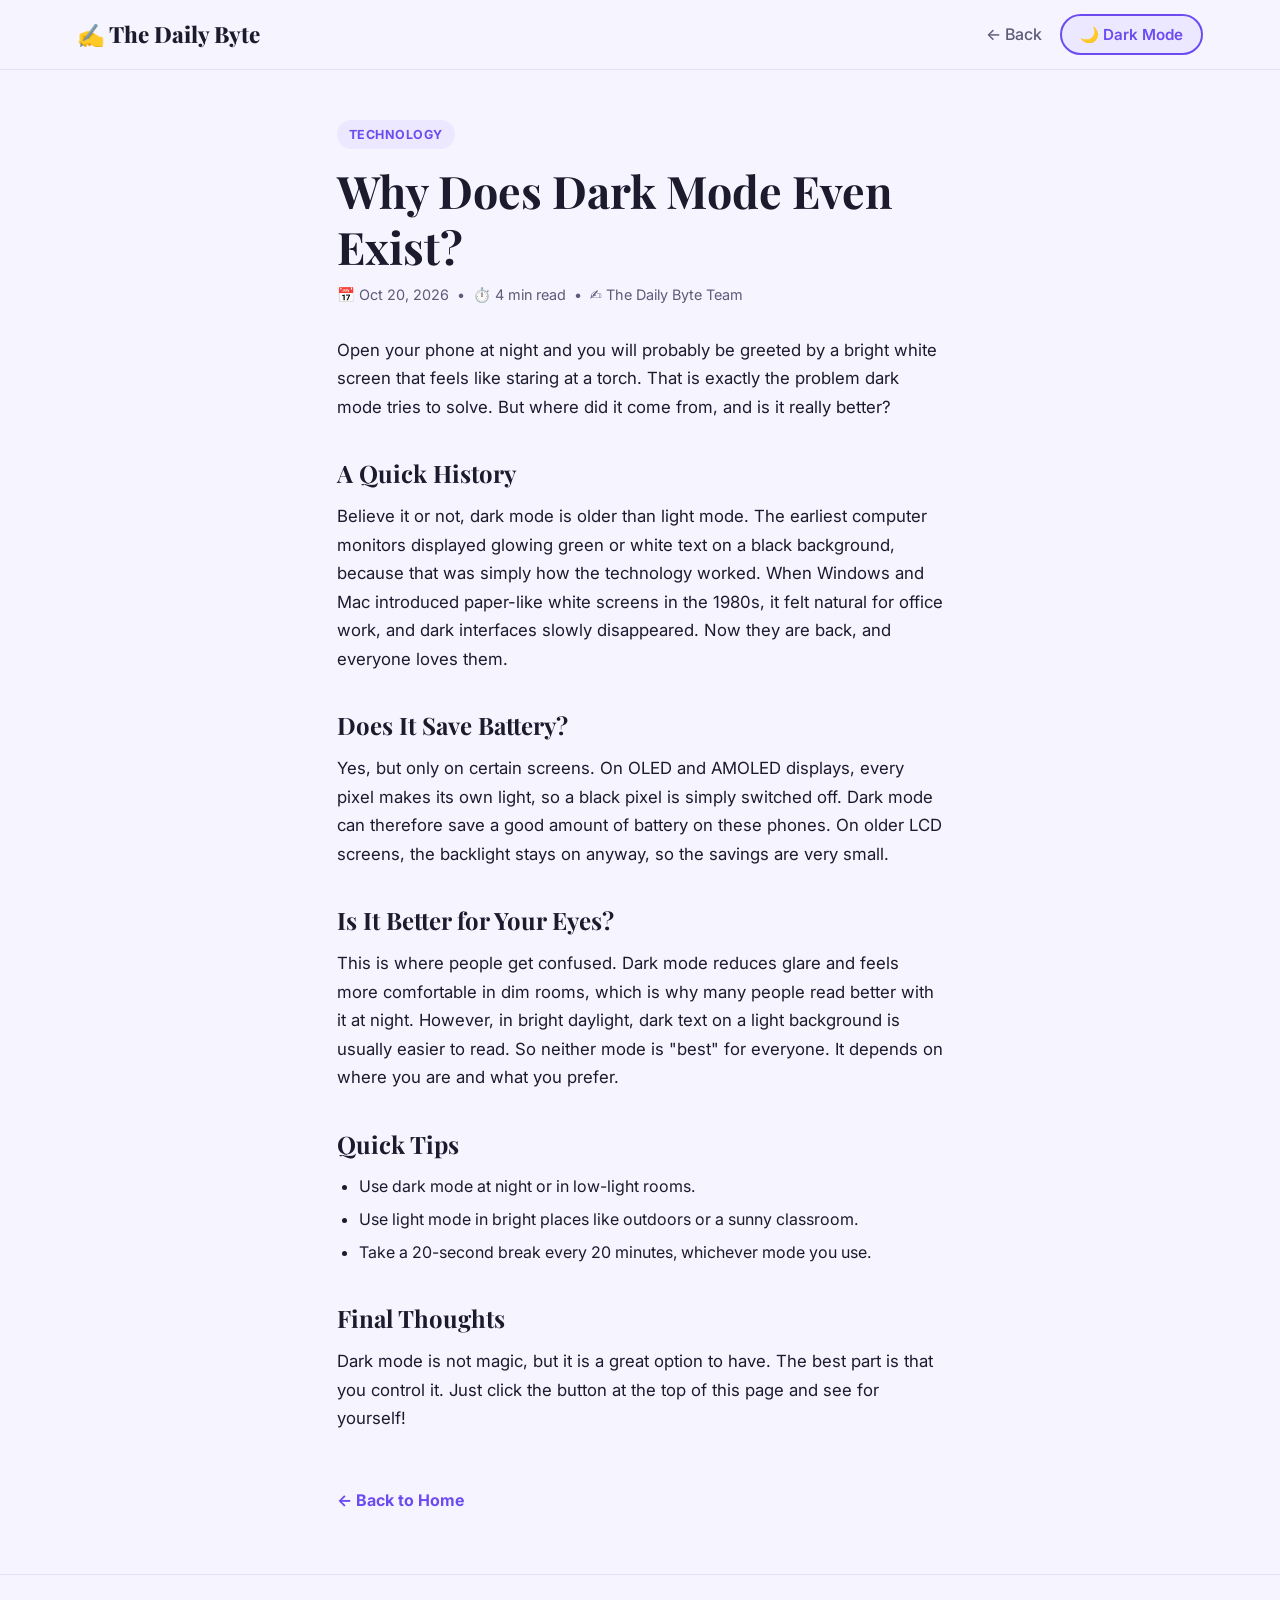
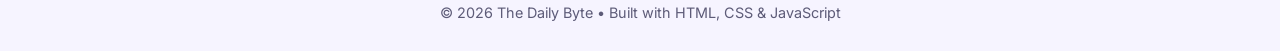
==== article.html @ 9dbf204d "project" ====
<!DOCTYPE html>
<html lang="en">
<head>
  <meta charset="UTF-8">
  <meta name="viewport" content="width=device-width, initial-scale=1.0">
  <title>Light/Dark Mode Blog | Article</title>
  <link rel="preconnect" href="https://fonts.googleapis.com">
  <link rel="preconnect" href="https://fonts.gstatic.com" crossorigin>
  <link href="https://fonts.googleapis.com/css2?family=Inter:wght@400;500;700&family=Playfair+Display:wght@700;800&display=swap" rel="stylesheet">
  <link rel="stylesheet" href="style.css">
  <script>
    try {
      if (localStorage.getItem('theme') === 'dark') {
        document.documentElement.classList.add('dark');
      }
    } catch (e) {}
  </script>
</head>
<body>

  <header class="navbar">
    <a href="index.html" class="logo">✍️ The Daily Byte</a>
    <nav>
      <a href="index.html" class="nav-link">← Back</a>
      <button id="theme-btn" class="theme-btn" aria-label="Toggle dark mode">🌙 Dark Mode</button>
    </nav>
  </header>

  <main class="container article-wrap">

    <!-- ========== POST 1 ========== -->
    <article id="post1" class="article" hidden>
      <span class="tag">Technology</span>
      <h1>Why Does Dark Mode Even Exist?</h1>
      <p class="meta">📅 Oct 20, 2026 &nbsp;•&nbsp; ⏱️ 4 min read &nbsp;•&nbsp; ✍️ The Daily Byte Team</p>

      <p>
        Open your phone at night and you will probably be greeted by a bright white screen
        that feels like staring at a torch. That is exactly the problem dark mode tries to solve.
        But where did it come from, and is it really better?
      </p>

      <h2>A Quick History</h2>
      <p>
        Believe it or not, dark mode is older than light mode. The earliest computer monitors
        displayed glowing green or white text on a black background, because that was simply how
        the technology worked. When Windows and Mac introduced paper-like white screens in the
        1980s, it felt natural for office work, and dark interfaces slowly disappeared. Now they
        are back, and everyone loves them.
      </p>

      <h2>Does It Save Battery?</h2>
      <p>
        Yes, but only on certain screens. On OLED and AMOLED displays, every pixel makes its own
        light, so a black pixel is simply switched off. Dark mode can therefore save a good amount
        of battery on these phones. On older LCD screens, the backlight stays on anyway, so the
        savings are very small.
      </p>

      <h2>Is It Better for Your Eyes?</h2>
      <p>
        This is where people get confused. Dark mode reduces glare and feels more comfortable in
        dim rooms, which is why many people read better with it at night. However, in bright
        daylight, dark text on a light background is usually easier to read. So neither mode is
        "best" for everyone. It depends on where you are and what you prefer.
      </p>

      <h2>Quick Tips</h2>
      <ul>
        <li>Use dark mode at night or in low-light rooms.</li>
        <li>Use light mode in bright places like outdoors or a sunny classroom.</li>
        <li>Take a 20-second break every 20 minutes, whichever mode you use.</li>
      </ul>

      <h2>Final Thoughts</h2>
      <p>
        Dark mode is not magic, but it is a great option to have. The best part is that you
        control it. Just click the button at the top of this page and see for yourself!
      </p>
    </article>

    <!-- ========== POST 2 ========== -->
    <article id="post2" class="article" hidden>
      <span class="tag">Student Life</span>
      <h1>5 Study Habits That Actually Work</h1>
      <p class="meta">📅 Oct 22, 2026 &nbsp;•&nbsp; ⏱️ 5 min read &nbsp;•&nbsp; ✍️ The Daily Byte Team</p>

      <p>
        We have all pulled the late-night "read everything again" session before exams, only to
        forget half of it the next morning. The good news is that learning has a few simple rules.
        Follow these five habits and you will study smarter, not longer.
      </p>

      <h2>1. Test Yourself, Don't Just Re-read</h2>
      <p>
        Re-reading feels productive, but your brain is just recognizing the words. Close the book
        and try to write or say what you remember. This is called active recall, and it is one of
        the strongest ways to build memory.
      </p>

      <h2>2. Space It Out</h2>
      <p>
        Studying one topic for 5 hours in one day is far less effective than studying it for
        1 hour a day across 5 days. Spaced repetition gives your brain time to store information
        in long-term memory.
      </p>

      <h2>3. Teach It to Someone (or Something)</h2>
      <p>
        Try explaining a concept to a friend, or even to your wall. If you get stuck, you have
        just found the part you do not understand yet. Simple analogies help a lot here. For
        example, think of RAM as your desk and the hard disk as your cupboard.
      </p>

      <h2>4. Use Short Focus Sessions</h2>
      <p>
        Try the Pomodoro method: study for 25 minutes, then take a 5-minute break. After four
        rounds, take a longer break. Short sprints keep your mind fresh and stop you from
        zoning out.
      </p>

      <h2>5. Sleep Is Part of Studying</h2>
      <p>
        Your brain organizes what you learned while you sleep. Skipping sleep to study more
        usually backfires. Aim for a regular sleep schedule, especially in the days before exams.
      </p>

      <h2>Final Thoughts</h2>
      <p>
        You do not need to do everything at once. Pick one habit this week, try it, and see how
        it feels. Small changes add up fast. All the best for your exams!
      </p>
    </article>

    <a href="index.html" class="read-more back-bottom">← Back to Home</a>
  </main>

  <footer class="footer">
    <p>© 2026 The Daily Byte • Built with HTML, CSS &amp; JavaScript</p>
  </footer>

  <script src="script.js"></script>
</body>
</html>
---- style.css ----
/* ========== THEME COLORS (CSS variables) ========== */
:root {
  --bg: #f6f4ff;
  --text: #1c1b2e;
  --muted: #5d5b78;
  --card: #ffffff;
  --border: #e3dff7;
  --accent: #6c4cf1;
  --accent-soft: #ece8ff;
  --shadow: 0 8px 24px rgba(108, 76, 241, 0.12);
}

/* Dark mode: black background, white text */
html.dark {
  --bg: #000000;
  --text: #ffffff;
  --muted: #b8b8cc;
  --card: #0e0e14;
  --border: #2a2a3a;
  --accent: #a78bfa;
  --accent-soft: #1d1733;
  --shadow: 0 8px 24px rgba(167, 139, 250, 0.15);
}

/* ========== BASE ========== */
* { box-sizing: border-box; margin: 0; padding: 0; }

body {
  font-family: 'Inter', system-ui, -apple-system, 'Segoe UI', sans-serif;
  background: var(--bg);
  color: var(--text);
  line-height: 1.7;
  transition: background 0.4s ease, color 0.4s ease;
}

[hidden] { display: none !important; }

a { color: inherit; text-decoration: none; }

/* ========== NAVBAR ========== */
.navbar {
  position: sticky;
  top: 0;
  z-index: 10;
  display: flex;
  justify-content: space-between;
  align-items: center;
  padding: 14px 6%;
  background: var(--bg);
  border-bottom: 1px solid var(--border);
  transition: background 0.4s ease, border-color 0.4s ease;
}

.logo {
  font-family: 'Playfair Display', Georgia, serif;
  font-size: 1.4rem;
  font-weight: 800;
}

.navbar nav { display: flex; align-items: center; gap: 18px; }

.nav-link {
  font-weight: 500;
  color: var(--muted);
  transition: color 0.2s;
}
.nav-link:hover { color: var(--accent); }

/* ========== DARK MODE BUTTON ========== */
.theme-btn {
  font-family: inherit;
  font-size: 0.95rem;
  font-weight: 600;
  padding: 9px 18px;
  border-radius: 999px;
  border: 2px solid var(--accent);
  background: var(--accent-soft);
  color: var(--accent);
  cursor: pointer;
  transition: all 0.25s ease;
}
.theme-btn:hover {
  background: var(--accent);
  color: #fff;
  transform: translateY(-2px);
}

/* ========== HERO ========== */
.hero {
  text-align: center;
  padding: 80px 6% 60px;
}
.hero h1 {
  font-family: 'Playfair Display', Georgia, serif;
  font-size: clamp(2rem, 5vw, 3.4rem);
  line-height: 1.2;
  margin-bottom: 14px;
}
.hero p {
  color: var(--muted);
  font-size: 1.1rem;
  max-width: 520px;
  margin: 0 auto;
}

/* ========== LAYOUT ========== */
.container {
  max-width: 1000px;
  margin: 0 auto;
  padding: 0 6% 60px;
}
.section-title {
  font-family: 'Playfair Display', Georgia, serif;
  font-size: 1.8rem;
  margin-bottom: 24px;
}

.grid {
  display: grid;
  grid-template-columns: repeat(auto-fit, minmax(280px, 1fr));
  gap: 26px;
}

/* ========== CARDS ========== */
.card {
  background: var(--card);
  border: 1px solid var(--border);
  border-radius: 18px;
  padding: 28px;
  box-shadow: var(--shadow);
  transition: transform 0.25s ease, background 0.4s ease, border-color 0.4s ease;
}
.card:hover { transform: translateY(-6px); }
.card h3 {
  font-family: 'Playfair Display', Georgia, serif;
  font-size: 1.45rem;
  line-height: 1.3;
  margin: 12px 0 6px;
}
.card p { color: var(--muted); }
.card .meta { font-size: 0.85rem; margin-bottom: 12px; }

.tag {
  display: inline-block;
  font-size: 0.78rem;
  font-weight: 700;
  letter-spacing: 0.5px;
  text-transform: uppercase;
  padding: 4px 12px;
  border-radius: 999px;
  background: var(--accent-soft);
  color: var(--accent);
}

.read-more {
  display: inline-block;
  margin-top: 16px;
  font-weight: 700;
  color: var(--accent);
  transition: transform 0.2s;
}
.read-more:hover { transform: translateX(5px); }

/* ========== ARTICLE PAGE ========== */
.article-wrap { max-width: 760px; padding-top: 50px; }

.article h1 {
  font-family: 'Playfair Display', Georgia, serif;
  font-size: clamp(2rem, 5vw, 2.8rem);
  line-height: 1.25;
  margin: 14px 0 8px;
}
.article .meta { color: var(--muted); font-size: 0.9rem; margin-bottom: 28px; }
.article h2 {
  font-family: 'Playfair Display', Georgia, serif;
  font-size: 1.5rem;
  margin: 32px 0 8px;
}
.article p { margin-bottom: 14px; font-size: 1.05rem; }
.article ul { margin: 0 0 14px 22px; }
.article li { margin-bottom: 6px; }

.back-bottom { margin-top: 40px; }

/* ========== FOOTER ========== */
.footer {
  text-align: center;
  padding: 26px 6%;
  color: var(--muted);
  font-size: 0.9rem;
  border-top: 1px solid var(--border);
}

/* ========== MOBILE ========== */
@media (max-width: 520px) {
  .navbar { flex-direction: column; gap: 10px; }
  .hero { padding: 50px 6% 40px; }
}
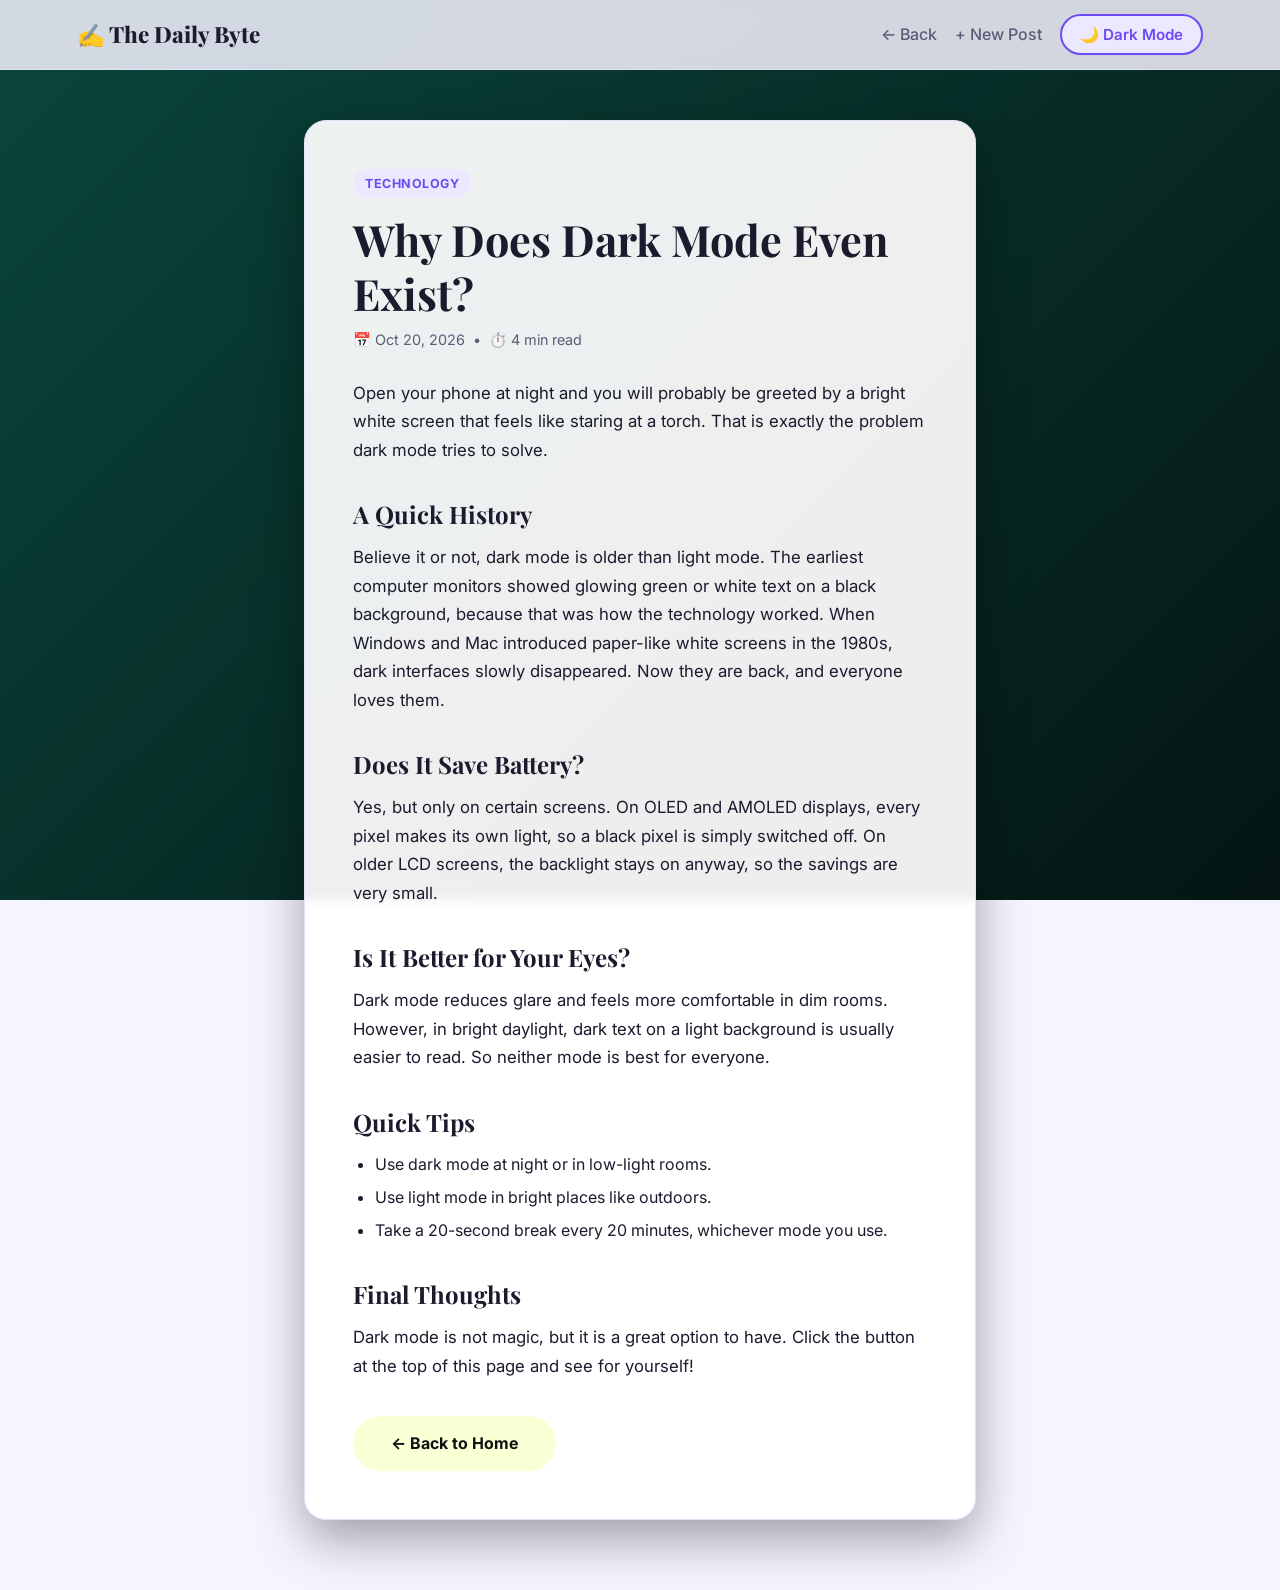
==== commit 311c3aba: "Add new post page, image backgrounds and dark mode" ====
--- a/article.html
+++ b/article.html
@@ -3,10 +3,10 @@
 <head>
   <meta charset="UTF-8">
   <meta name="viewport" content="width=device-width, initial-scale=1.0">
-  <title>Light/Dark Mode Blog | Article</title>
+  <title>The Daily Byte | Article</title>
   <link rel="preconnect" href="https://fonts.googleapis.com">
   <link rel="preconnect" href="https://fonts.gstatic.com" crossorigin>
-  <link href="https://fonts.googleapis.com/css2?family=Inter:wght@400;500;700&family=Playfair+Display:wght@700;800&display=swap" rel="stylesheet">
+  <link href="https://fonts.googleapis.com/css2?family=Inter:wght@400;500;700&family=Playfair+Display:wght@600;700;800&display=swap" rel="stylesheet">
   <link rel="stylesheet" href="style.css">
   <script>
     try {
@@ -18,126 +18,20 @@
 </head>
 <body>
 
+  <div id="bg-layer"></div>
+
   <header class="navbar">
     <a href="index.html" class="logo">✍️ The Daily Byte</a>
     <nav>
       <a href="index.html" class="nav-link">← Back</a>
+      <a href="new.html" class="nav-link">+ New Post</a>
       <button id="theme-btn" class="theme-btn" aria-label="Toggle dark mode">🌙 Dark Mode</button>
     </nav>
   </header>
 
-  <main class="container article-wrap">
-
-    <!-- ========== POST 1 ========== -->
-    <article id="post1" class="article" hidden>
-      <span class="tag">Technology</span>
-      <h1>Why Does Dark Mode Even Exist?</h1>
-      <p class="meta">📅 Oct 20, 2026 &nbsp;•&nbsp; ⏱️ 4 min read &nbsp;•&nbsp; ✍️ The Daily Byte Team</p>
-
-      <p>
-        Open your phone at night and you will probably be greeted by a bright white screen
-        that feels like staring at a torch. That is exactly the problem dark mode tries to solve.
-        But where did it come from, and is it really better?
-      </p>
-
-      <h2>A Quick History</h2>
-      <p>
-        Believe it or not, dark mode is older than light mode. The earliest computer monitors
-        displayed glowing green or white text on a black background, because that was simply how
-        the technology worked. When Windows and Mac introduced paper-like white screens in the
-        1980s, it felt natural for office work, and dark interfaces slowly disappeared. Now they
-        are back, and everyone loves them.
-      </p>
-
-      <h2>Does It Save Battery?</h2>
-      <p>
-        Yes, but only on certain screens. On OLED and AMOLED displays, every pixel makes its own
-        light, so a black pixel is simply switched off. Dark mode can therefore save a good amount
-        of battery on these phones. On older LCD screens, the backlight stays on anyway, so the
-        savings are very small.
-      </p>
-
-      <h2>Is It Better for Your Eyes?</h2>
-      <p>
-        This is where people get confused. Dark mode reduces glare and feels more comfortable in
-        dim rooms, which is why many people read better with it at night. However, in bright
-        daylight, dark text on a light background is usually easier to read. So neither mode is
-        "best" for everyone. It depends on where you are and what you prefer.
-      </p>
-
-      <h2>Quick Tips</h2>
-      <ul>
-        <li>Use dark mode at night or in low-light rooms.</li>
-        <li>Use light mode in bright places like outdoors or a sunny classroom.</li>
-        <li>Take a 20-second break every 20 minutes, whichever mode you use.</li>
-      </ul>
-
-      <h2>Final Thoughts</h2>
-      <p>
-        Dark mode is not magic, but it is a great option to have. The best part is that you
-        control it. Just click the button at the top of this page and see for yourself!
-      </p>
-    </article>
-
-    <!-- ========== POST 2 ========== -->
-    <article id="post2" class="article" hidden>
-      <span class="tag">Student Life</span>
-      <h1>5 Study Habits That Actually Work</h1>
-      <p class="meta">📅 Oct 22, 2026 &nbsp;•&nbsp; ⏱️ 5 min read &nbsp;•&nbsp; ✍️ The Daily Byte Team</p>
-
-      <p>
-        We have all pulled the late-night "read everything again" session before exams, only to
-        forget half of it the next morning. The good news is that learning has a few simple rules.
-        Follow these five habits and you will study smarter, not longer.
-      </p>
-
-      <h2>1. Test Yourself, Don't Just Re-read</h2>
-      <p>
-        Re-reading feels productive, but your brain is just recognizing the words. Close the book
-        and try to write or say what you remember. This is called active recall, and it is one of
-        the strongest ways to build memory.
-      </p>
-
-      <h2>2. Space It Out</h2>
-      <p>
-        Studying one topic for 5 hours in one day is far less effective than studying it for
-        1 hour a day across 5 days. Spaced repetition gives your brain time to store information
-        in long-term memory.
-      </p>
-
-      <h2>3. Teach It to Someone (or Something)</h2>
-      <p>
-        Try explaining a concept to a friend, or even to your wall. If you get stuck, you have
-        just found the part you do not understand yet. Simple analogies help a lot here. For
-        example, think of RAM as your desk and the hard disk as your cupboard.
-      </p>
-
-      <h2>4. Use Short Focus Sessions</h2>
-      <p>
-        Try the Pomodoro method: study for 25 minutes, then take a 5-minute break. After four
-        rounds, take a longer break. Short sprints keep your mind fresh and stop you from
-        zoning out.
-      </p>
-
-      <h2>5. Sleep Is Part of Studying</h2>
-      <p>
-        Your brain organizes what you learned while you sleep. Skipping sleep to study more
-        usually backfires. Aim for a regular sleep schedule, especially in the days before exams.
-      </p>
-
-      <h2>Final Thoughts</h2>
-      <p>
-        You do not need to do everything at once. Pick one habit this week, try it, and see how
-        it feels. Small changes add up fast. All the best for your exams!
-      </p>
-    </article>
-
-    <a href="index.html" class="read-more back-bottom">← Back to Home</a>
+  <main class="post-wrap">
+    <article class="post-box" id="post-box"></article>
   </main>
-
-  <footer class="footer">
-    <p>© 2026 The Daily Byte • Built with HTML, CSS &amp; JavaScript</p>
-  </footer>
 
   <script src="script.js"></script>
 </body>
--- a/style.css
+++ b/style.css
@@ -1,4 +1,4 @@
-/* ========== THEME COLORS (CSS variables) ========== */
+/* ========== THEME COLORS ========== */
 :root {
   --bg: #f6f4ff;
   --text: #1c1b2e;
@@ -7,7 +7,10 @@
   --border: #e3dff7;
   --accent: #6c4cf1;
   --accent-soft: #ece8ff;
-  --shadow: 0 8px 24px rgba(108, 76, 241, 0.12);
+  --nav: rgba(246, 244, 255, 0.85);
+  --box: rgba(255, 255, 255, 0.93);
+  --overlay: rgba(0, 0, 0, 0.35);
+  --shadow: 0 8px 24px rgba(108, 76, 241, 0.15);
 }
 
 /* Dark mode: black background, white text */
@@ -19,7 +22,10 @@
   --border: #2a2a3a;
   --accent: #a78bfa;
   --accent-soft: #1d1733;
-  --shadow: 0 8px 24px rgba(167, 139, 250, 0.15);
+  --nav: rgba(0, 0, 0, 0.85);
+  --box: rgba(0, 0, 0, 0.88);
+  --overlay: rgba(0, 0, 0, 0.75);
+  --shadow: 0 8px 24px rgba(167, 139, 250, 0.18);
 }
 
 /* ========== BASE ========== */
@@ -30,11 +36,11 @@
   background: var(--bg);
   color: var(--text);
   line-height: 1.7;
+  min-height: 100vh;
   transition: background 0.4s ease, color 0.4s ease;
 }
 
 [hidden] { display: none !important; }
-
 a { color: inherit; text-decoration: none; }
 
 /* ========== NAVBAR ========== */
@@ -46,24 +52,18 @@
   justify-content: space-between;
   align-items: center;
   padding: 14px 6%;
-  background: var(--bg);
+  background: var(--nav);
+  backdrop-filter: blur(8px);
   border-bottom: 1px solid var(--border);
   transition: background 0.4s ease, border-color 0.4s ease;
 }
-
 .logo {
   font-family: 'Playfair Display', Georgia, serif;
   font-size: 1.4rem;
   font-weight: 800;
 }
-
-.navbar nav { display: flex; align-items: center; gap: 18px; }
-
-.nav-link {
-  font-weight: 500;
-  color: var(--muted);
-  transition: color 0.2s;
-}
+.navbar nav { display: flex; align-items: center; gap: 18px; flex-wrap: wrap; }
+.nav-link { font-weight: 500; color: var(--muted); transition: color 0.2s; }
 .nav-link:hover { color: var(--accent); }
 
 /* ========== DARK MODE BUTTON ========== */
@@ -79,66 +79,99 @@
   cursor: pointer;
   transition: all 0.25s ease;
 }
-.theme-btn:hover {
-  background: var(--accent);
+.theme-btn:hover { background: var(--accent); color: #fff; transform: translateY(-2px); }
+
+/* ========== PILL BUTTON (like the screenshot) ========== */
+.pill-btn {
+  display: inline-block;
+  font-family: inherit;
+  font-size: 1rem;
+  font-weight: 700;
+  padding: 14px 38px;
+  border-radius: 999px;
+  border: none;
+  background: #fbffd6;
+  color: #111;
+  cursor: pointer;
+  transition: transform 0.2s ease, box-shadow 0.2s ease;
+}
+.pill-btn:hover { transform: translateY(-3px); box-shadow: 0 8px 20px rgba(0, 0, 0, 0.3); }
+
+/* ========== HERO (home banner) ========== */
+.hero {
+  min-height: 78vh;
+  display: flex;
+  flex-direction: column;
+  justify-content: center;
+  align-items: flex-start;
+  gap: 18px;
+  padding: 60px 8%;
   color: #fff;
-  transform: translateY(-2px);
-}
-
-/* ========== HERO ========== */
-.hero {
-  text-align: center;
-  padding: 80px 6% 60px;
+  background:
+    linear-gradient(90deg, rgba(20, 12, 4, 0.7), rgba(20, 12, 4, 0.15)),
+    url('hero.jpg') center / cover no-repeat,
+    linear-gradient(135deg, #7a5320, #2a1a0a);
 }
 .hero h1 {
   font-family: 'Playfair Display', Georgia, serif;
-  font-size: clamp(2rem, 5vw, 3.4rem);
-  line-height: 1.2;
-  margin-bottom: 14px;
-}
-.hero p {
-  color: var(--muted);
-  font-size: 1.1rem;
-  max-width: 520px;
-  margin: 0 auto;
-}
+  font-weight: 600;
+  font-size: clamp(2.4rem, 6vw, 4.4rem);
+  line-height: 1.1;
+  color: #fffbe0;
+}
+.hero p { font-size: 1.1rem; max-width: 460px; opacity: 0.92; }
+.hero .pill-btn { margin-top: 10px; }
 
 /* ========== LAYOUT ========== */
-.container {
-  max-width: 1000px;
-  margin: 0 auto;
-  padding: 0 6% 60px;
-}
+.container { max-width: 1050px; margin: 0 auto; padding: 50px 6% 60px; }
 .section-title {
   font-family: 'Playfair Display', Georgia, serif;
-  font-size: 1.8rem;
+  font-size: 1.9rem;
   margin-bottom: 24px;
 }
-
 .grid {
   display: grid;
-  grid-template-columns: repeat(auto-fit, minmax(280px, 1fr));
+  grid-template-columns: repeat(auto-fit, minmax(300px, 1fr));
   gap: 26px;
 }
 
-/* ========== CARDS ========== */
-.card {
-  background: var(--card);
-  border: 1px solid var(--border);
-  border-radius: 18px;
-  padding: 28px;
+/* ========== POST CARDS (image as background) ========== */
+.post-card {
+  position: relative;
+  min-height: 360px;
+  border-radius: 20px;
+  overflow: hidden;
+  display: flex;
+  align-items: flex-end;
+  color: #fff;
   box-shadow: var(--shadow);
-  transition: transform 0.25s ease, background 0.4s ease, border-color 0.4s ease;
-}
-.card:hover { transform: translateY(-6px); }
-.card h3 {
-  font-family: 'Playfair Display', Georgia, serif;
-  font-size: 1.45rem;
+}
+.post-card .bg {
+  position: absolute;
+  inset: 0;
+  background-size: cover;
+  background-position: center;
+  transition: transform 0.5s ease;
+}
+.post-card:hover .bg { transform: scale(1.07); }
+.post-card::before {
+  content: '';
+  position: absolute;
+  inset: 0;
+  z-index: 1;
+  background: linear-gradient(to top, rgba(0, 0, 0, 0.85), rgba(0, 0, 0, 0.15) 70%);
+}
+.post-card .content { position: relative; z-index: 2; padding: 26px; }
+.post-card h3 {
+  font-family: 'Playfair Display', Georgia, serif;
+  font-size: 1.5rem;
   line-height: 1.3;
-  margin: 12px 0 6px;
-}
-.card p { color: var(--muted); }
-.card .meta { font-size: 0.85rem; margin-bottom: 12px; }
+  margin: 10px 0 6px;
+}
+.post-card .meta { font-size: 0.85rem; opacity: 0.8; margin-bottom: 10px; }
+.post-card .summary { opacity: 0.92; }
+.post-card .tag { background: rgba(255, 255, 255, 0.2); color: #fff; }
+.post-card .read-more { color: #fbffd6; }
 
 .tag {
   display: inline-block;
@@ -151,36 +184,95 @@
   background: var(--accent-soft);
   color: var(--accent);
 }
-
 .read-more {
   display: inline-block;
-  margin-top: 16px;
+  margin-top: 14px;
   font-weight: 700;
   color: var(--accent);
   transition: transform 0.2s;
 }
 .read-more:hover { transform: translateX(5px); }
 
-/* ========== ARTICLE PAGE ========== */
-.article-wrap { max-width: 760px; padding-top: 50px; }
-
-.article h1 {
-  font-family: 'Playfair Display', Georgia, serif;
-  font-size: clamp(2rem, 5vw, 2.8rem);
+/* ========== FULL-PAGE BACKGROUND (article + new post pages) ========== */
+#bg-layer {
+  position: fixed;
+  inset: 0;
+  z-index: -1;
+  background-size: cover;
+  background-position: center;
+  background-image: linear-gradient(135deg, #7a5320, #2a1a0a);
+}
+#bg-layer::after {
+  content: '';
+  position: absolute;
+  inset: 0;
+  background: var(--overlay);
+  transition: background 0.4s ease;
+}
+
+/* ========== POST BOX ========== */
+.post-wrap { max-width: 800px; margin: 0 auto; padding: 50px 5% 70px; }
+.post-box {
+  background: var(--box);
+  color: var(--text);
+  border: 1px solid var(--border);
+  border-radius: 22px;
+  padding: clamp(24px, 5vw, 48px);
+  box-shadow: 0 20px 50px rgba(0, 0, 0, 0.35);
+  backdrop-filter: blur(6px);
+  transition: background 0.4s ease, color 0.4s ease;
+}
+.post-box h1 {
+  font-family: 'Playfair Display', Georgia, serif;
+  font-size: clamp(1.9rem, 5vw, 2.7rem);
   line-height: 1.25;
   margin: 14px 0 8px;
 }
-.article .meta { color: var(--muted); font-size: 0.9rem; margin-bottom: 28px; }
-.article h2 {
+.post-box .meta { color: var(--muted); font-size: 0.9rem; margin-bottom: 26px; }
+.post-box h2 {
   font-family: 'Playfair Display', Georgia, serif;
   font-size: 1.5rem;
-  margin: 32px 0 8px;
-}
-.article p { margin-bottom: 14px; font-size: 1.05rem; }
-.article ul { margin: 0 0 14px 22px; }
-.article li { margin-bottom: 6px; }
-
-.back-bottom { margin-top: 40px; }
+  margin: 30px 0 8px;
+}
+.post-box p { margin-bottom: 14px; font-size: 1.05rem; }
+.post-box ul { margin: 0 0 14px 22px; }
+.post-box li { margin-bottom: 6px; }
+
+.box-actions { display: flex; gap: 14px; align-items: center; margin-top: 36px; flex-wrap: wrap; }
+.delete-btn {
+  font-family: inherit;
+  font-weight: 600;
+  padding: 10px 20px;
+  border-radius: 999px;
+  border: 2px solid #e5484d;
+  background: transparent;
+  color: #e5484d;
+  cursor: pointer;
+  transition: all 0.2s;
+}
+.delete-btn:hover { background: #e5484d; color: #fff; }
+
+/* ========== FORM ========== */
+form label { display: block; font-weight: 600; margin: 18px 0 6px; }
+form input[type="text"],
+form textarea {
+  width: 100%;
+  font-family: inherit;
+  font-size: 1rem;
+  padding: 12px 14px;
+  border-radius: 12px;
+  border: 1.5px solid var(--border);
+  background: var(--card);
+  color: var(--text);
+  outline: none;
+  transition: border-color 0.2s;
+}
+form input[type="text"]:focus,
+form textarea:focus { border-color: var(--accent); }
+form input[type="file"] { color: var(--muted); }
+.preview { display: block; max-width: 100%; max-height: 220px; margin-top: 12px; border-radius: 12px; }
+.submit-btn { margin-top: 26px; background: var(--accent); color: #fff; }
+.form-msg { margin-top: 12px; font-weight: 600; color: var(--accent); }
 
 /* ========== FOOTER ========== */
 .footer {
@@ -194,5 +286,5 @@
 /* ========== MOBILE ========== */
 @media (max-width: 520px) {
   .navbar { flex-direction: column; gap: 10px; }
-  .hero { padding: 50px 6% 40px; }
+  .hero { padding: 50px 6%; }
 }
